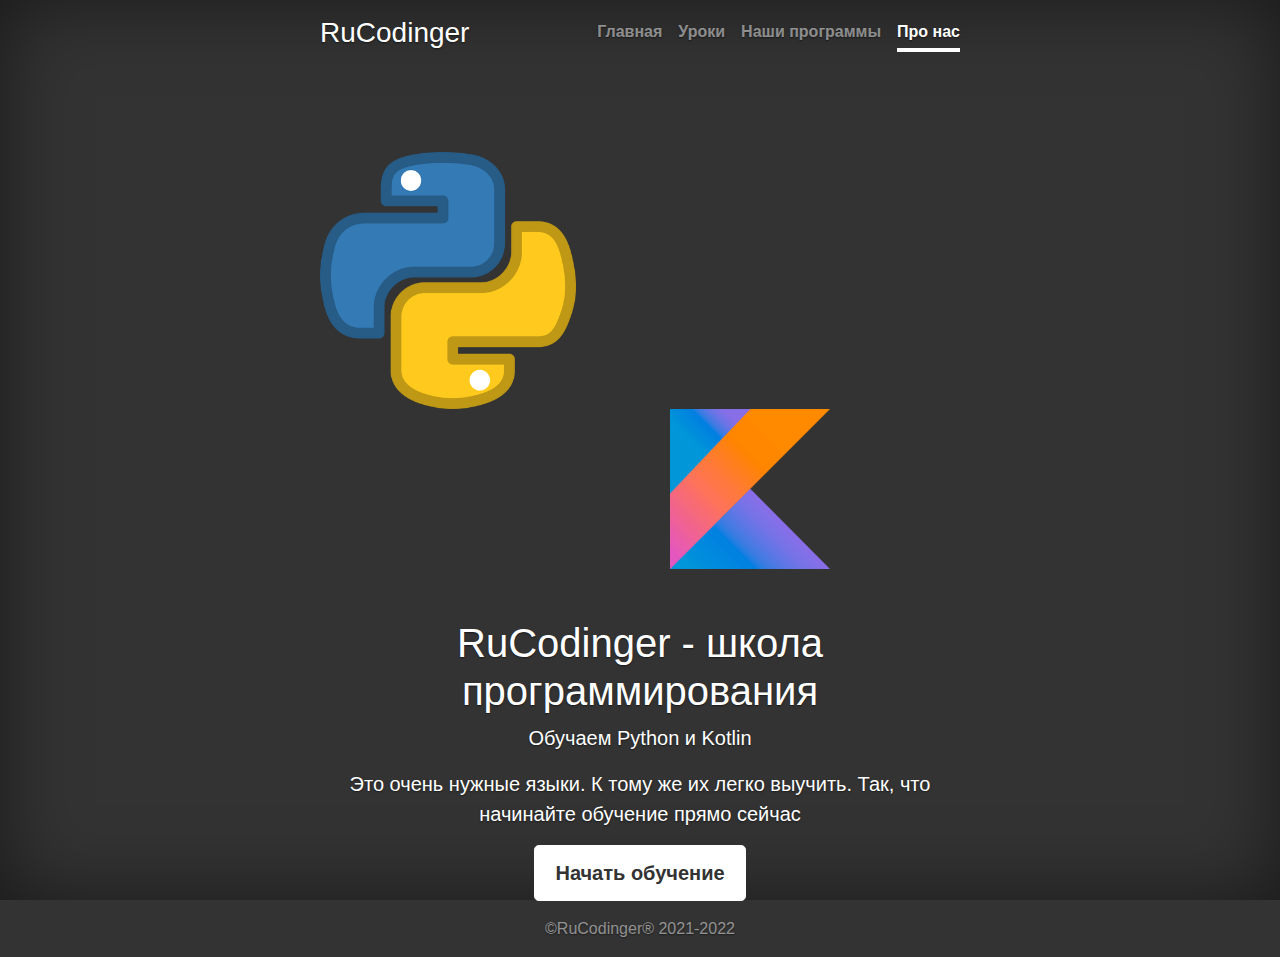
==== about.html @ f592c0d0 "Add kotlin and python images" ====
<!doctype html>
<html lang="en">
  <head>
    <meta charset="utf-8">
    <meta name="viewport" content="width=device-width, initial-scale=1, shrink-to-fit=no">
    <meta name="description" content="Пример на bootstrap 4: Одностраничный шаблон для создания простых и красивых домашних страниц. Версия v4.0.0">
    <meta name="author" content="">
    <link rel="icon" href="images/favicon.ico">

    <title>RuCodinger | Школа программирования</title>

    <!-- Bootstrap core CSS -->
    <link href="css/bootstrap.min.css" rel="stylesheet">

    <!-- Custom styles for this template -->
    <link href="css/main.css" rel="stylesheet">
    <script src="main.js"></script>
  </head>

  <body class="text-center">

    <div class="cover-container d-flex h-100 p-3 mx-auto flex-column">
      <header class="masthead mb-auto">
        <div class="inner">
          <h3 class="masthead-brand">RuCodinger</h3>
          <nav class="nav nav-masthead justify-content-center">
            <a class="nav-link" href="index.html">Главная</a>
            <a class="nav-link" href="lessons.html">Уроки</a>
            <a class="nav-link" href="lessons.html">Наши программы</a>
            <a class="nav-link active" href="about.html">Про нас</a>
          </nav>
        </div>
      </header>

      <img src="images/python.webp" alt="logo" class="python-img">
      <img src="images/kotlin.png" alt="logo" class="kotlin-img">

      <main role="main" class="inner cover">
        
        <h1 class="cover-heading">RuCodinger - школа программирования</h1>
        <p class="lead">Обучаем Python и Kotlin</p>
        <p class="lead">Это очень нужные языки. К тому же их легко выучить. Так, что начинайте обучение прямо сейчас</p>
        <p class="lead">
          <a href="#" class="btn btn-lg btn-secondary">Начать обучение</a>
        </p>
      </main>

      <footer class="mastfoot mt-auto">
        <div class="inner">
          <p>©RuCodinger® 2021-2022</p>
        </div>
      </footer>
    </div>
  </body>
</html>
---- css/main.css ----
/*
 * Globals
 */

/* Links */
a,
a:focus,
a:hover {
  color: #fff;
}

/* Custom default button */
.btn-secondary,
.btn-secondary:hover,
.btn-secondary:focus {
  color: #333;
  text-shadow: none; /* Prevent inheritance from `body` */
  background-color: #fff;
  border: .05rem solid #fff;
}


/*
 * Base structure
 */

html,
body {
  height: 100%;
  background-color: #333;
}

body {
  display: -ms-flexbox;
  display: -webkit-box;
  display: flex;
  -ms-flex-pack: center;
  -webkit-box-pack: center;
  justify-content: center;
  color: #fff;
  text-shadow: 0 .05rem .1rem rgba(0, 0, 0, .5);
  box-shadow: inset 0 0 5rem rgba(0, 0, 0, .5);
}

.cover-container {
  max-width: 42em;
}


/*
 * Header
 */
.masthead {
  margin-bottom: 2rem;
}

.masthead-brand {
  margin-bottom: 0;
  margin-right: 70px;
}

.nav-masthead .nav-link {
  padding: .25rem 0;
  font-weight: 700;
  color: rgba(255, 255, 255, .5);
  background-color: transparent;
  border-bottom: .25rem solid transparent;
}

.nav-masthead .nav-link:hover,
.nav-masthead .nav-link:focus {
  border-bottom-color: rgba(255, 255, 255, .25);
}

.nav-masthead .nav-link + .nav-link {
  margin-left: 1rem;
}

.nav-masthead .active {
  color: #fff;
  border-bottom-color: #fff;
}

@media (min-width: 48em) {
  .masthead-brand {
    float: left;

  }
  .nav-masthead {
    float: right;
  }
}


/*
 * Cover
 */
.cover {
  padding: 0 1.5rem;
}
.cover .btn-lg {
  padding: .75rem 1.25rem;
  font-weight: 700;
}


/*
 * Footer
 */
.mastfoot {
  color: rgba(255, 255, 255, .5);
}

.cod-logo {
  border-radius: 20px;
}

.python-img {
  float: left;
  display: block;
  width: 40%;
  height: 30%;
  margin-top: 100px;
}

.kotlin-img {
  float: right;
  display: block;
  width: 25%;
  height: 20%;
  margin-left: 350px;
  margin-bottom: 50px;
}
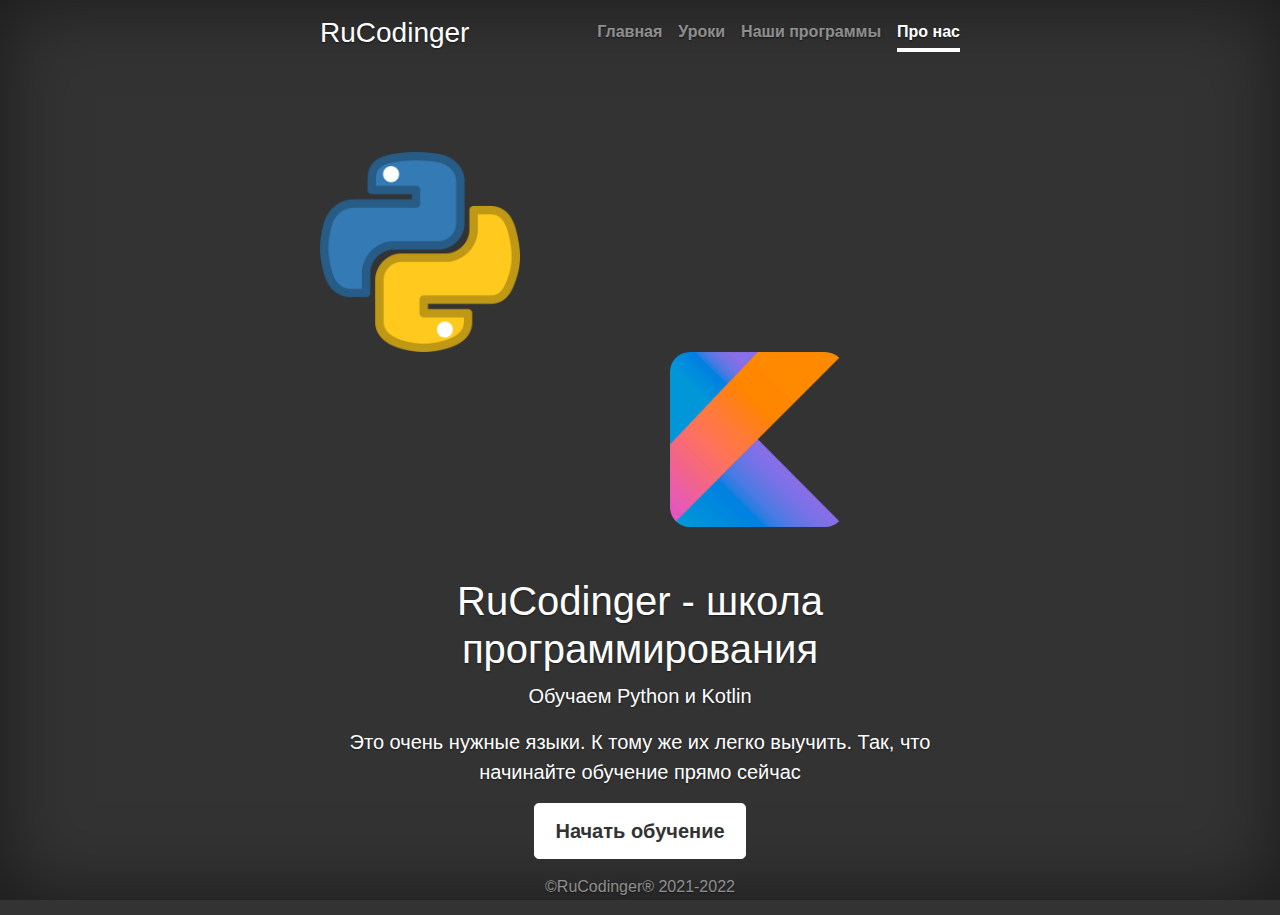
==== commit 2f30e883: "Add link to lessons and delete main.js" ====
--- a/about.html
+++ b/about.html
@@ -15,7 +15,6 @@
 
     <!-- Custom styles for this template -->
     <link href="css/main.css" rel="stylesheet">
-    <script src="main.js"></script>
   </head>
 
   <body class="text-center">
@@ -42,7 +41,7 @@
         <p class="lead">Обучаем Python и Kotlin</p>
         <p class="lead">Это очень нужные языки. К тому же их легко выучить. Так, что начинайте обучение прямо сейчас</p>
         <p class="lead">
-          <a href="#" class="btn btn-lg btn-secondary">Начать обучение</a>
+          <a href="lessons.html" class="btn btn-lg btn-secondary">Начать обучение</a>
         </p>
       </main>
 
--- a/css/main.css
+++ b/css/main.css
@@ -118,16 +118,33 @@
 .python-img {
   float: left;
   display: block;
-  width: 40%;
-  height: 30%;
+  width: 200px;
+  height: 200px;
   margin-top: 100px;
+}
+
+.course-img {
+  float: left;
+  display: block;
+  width: 200px;
+  height: 200px;
+  border-radius: 20px;
 }
 
 .kotlin-img {
   float: right;
   display: block;
-  width: 25%;
-  height: 20%;
+  width: 175px;
+  height: 175px;
   margin-left: 350px;
   margin-bottom: 50px;
+  border-radius: 20px;
+}
+
+.course-card {
+    padding: 2rem;
+    border: 2px dashed #c98787;
+    margin-bottom: 1rem;
+    margin-top: 1rem;
+    border-radius: 20px;
 }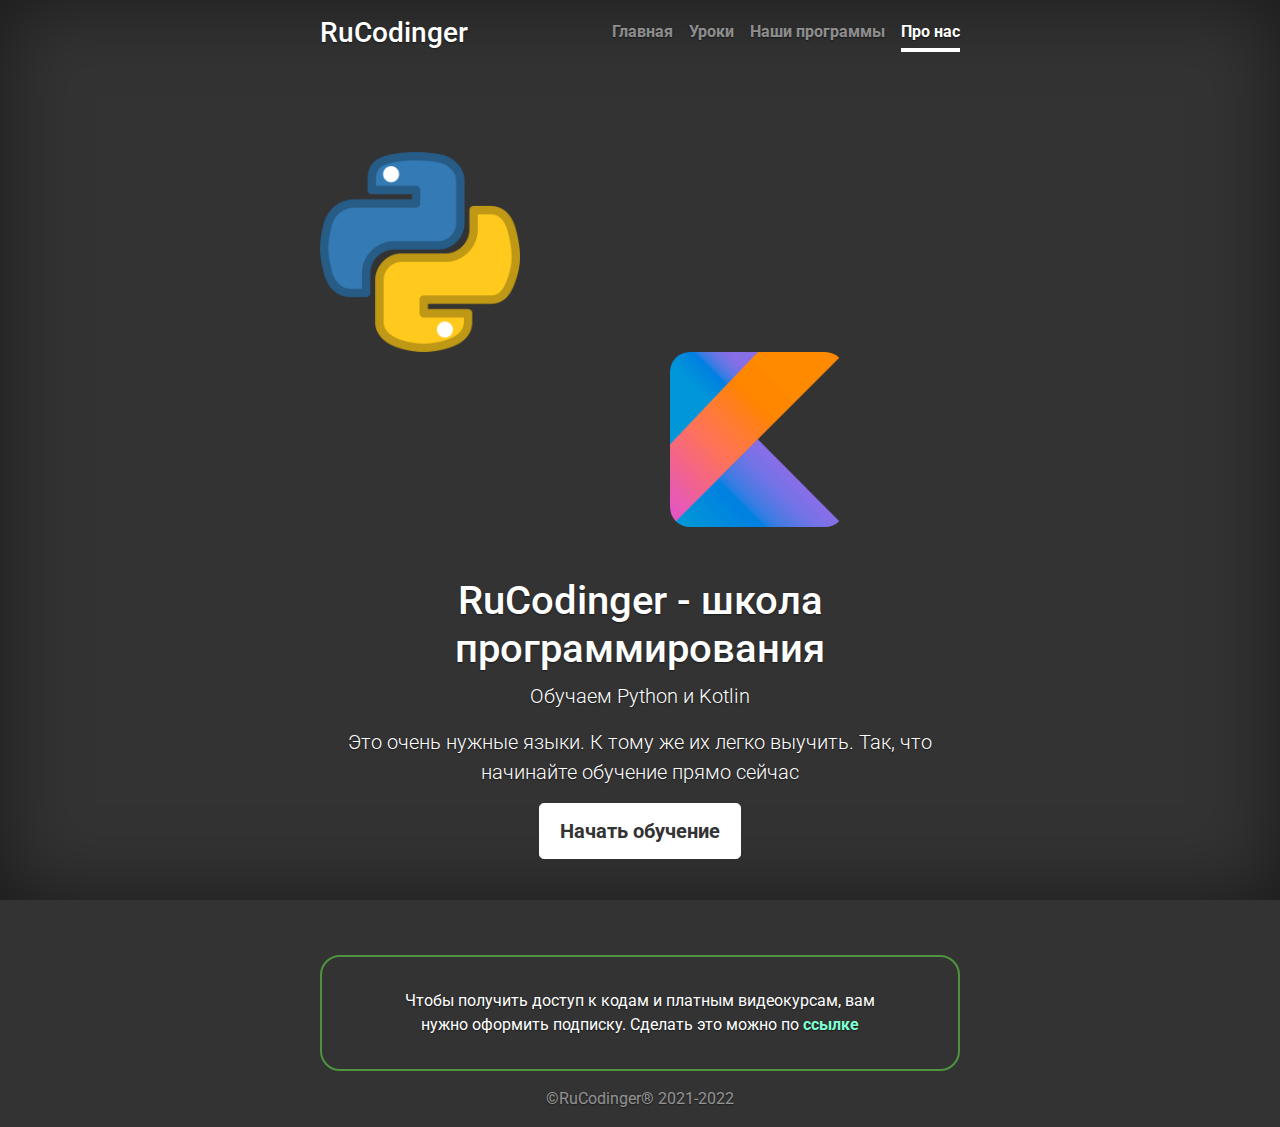
==== commit eb713341: "Add platny podpiska" ====
--- a/about.html
+++ b/about.html
@@ -4,11 +4,11 @@
   <head>
     <meta charset="utf-8">
     <meta name="viewport" content="width=device-width, initial-scale=1, shrink-to-fit=no">
-    <meta name="description" content="Пример на bootstrap 4: Одностраничный шаблон для создания простых и красивых домашних страниц. Версия v4.0.0">
+    <meta name="description" content="RuCodinger | Школа программирования">
     <meta name="author" content="">
     <link rel="icon" href="images/favicon.ico">
 
-    <title>RuCodinger | Школа программирования</title>
+    <title>О RuCodinger | Школа программирования</title>
 
     <!-- Bootstrap core CSS -->
     <link href="css/bootstrap.min.css" rel="stylesheet">
@@ -26,7 +26,7 @@
           <nav class="nav nav-masthead justify-content-center">
             <a class="nav-link" href="index.html">Главная</a>
             <a class="nav-link" href="lessons.html">Уроки</a>
-            <a class="nav-link" href="lessons.html">Наши программы</a>
+            <a class="nav-link" href="programs.html">Наши программы</a>
             <a class="nav-link active" href="about.html">Про нас</a>
           </nav>
         </div>
@@ -45,6 +45,13 @@
         </p>
       </main>
 
+      <div class="podpiska">
+        <div class="podpiska-text">
+          Чтобы получить доступ к кодам и платным видеокурсам, вам нужно оформить подписку. Сделать это можно по 
+          <a href="https://yandex.ru/business/widget/request/company/44436717733" class="podpiska-link">ссылке</a>
+        </div>
+      </div>
+
       <footer class="mastfoot mt-auto">
         <div class="inner">
           <p>©RuCodinger® 2021-2022</p>
--- a/css/main.css
+++ b/css/main.css
@@ -1,6 +1,8 @@
 /*
  * Globals
  */
+
+ @import url('https://fonts.googleapis.com/css2?family=Roboto&display=swap');
 
 /* Links */
 a,
@@ -131,6 +133,14 @@
   border-radius: 20px;
 }
 
+.linux-img {
+    float: left;
+    display: block;
+    width: 150px;
+    height: 200px;
+    border-radius: 20px;
+}
+
 .kotlin-img {
   float: right;
   display: block;
@@ -147,4 +157,62 @@
     margin-bottom: 1rem;
     margin-top: 1rem;
     border-radius: 20px;
+}
+
+.course-desc {
+  margin-top: 10px;
+  margin-bottom: 30px;
+}
+
+.course-desc-aft {
+  margin-top: 30px;
+}
+
+.course-video {
+  border-radius: 20px;
+}
+
+.course-title {
+  margin-top: 50px;
+}
+
+.video-code-text {
+    margin-top: 60px;
+}
+
+.next-lesson-btn {
+  margin-bottom: 60px;
+}
+
+.pyqt-img {
+  float: left;
+  display: block;
+  width: 250px;
+  height: 150px;
+  border-radius: 20px;
+}
+
+.podpiska {
+  padding: 2rem;
+  padding-left: 4rem;
+  padding-right: 4rem;
+  border: 2px solid #4d943e;
+  margin-bottom: 1rem;
+  margin-top: 5rem;
+  border-radius: 20px;
+}
+
+.podpiska-text {
+  font-family: 'Roboto', sans-serif;
+}
+
+.podpiska-link {
+  font-weight: bold;
+  font-family: 'Roboto', sans-serif;
+  color: aquamarine;
+}
+
+.podpiska-link:hover {
+  opacity: 0.5;
+  color: aquamarine;
 }